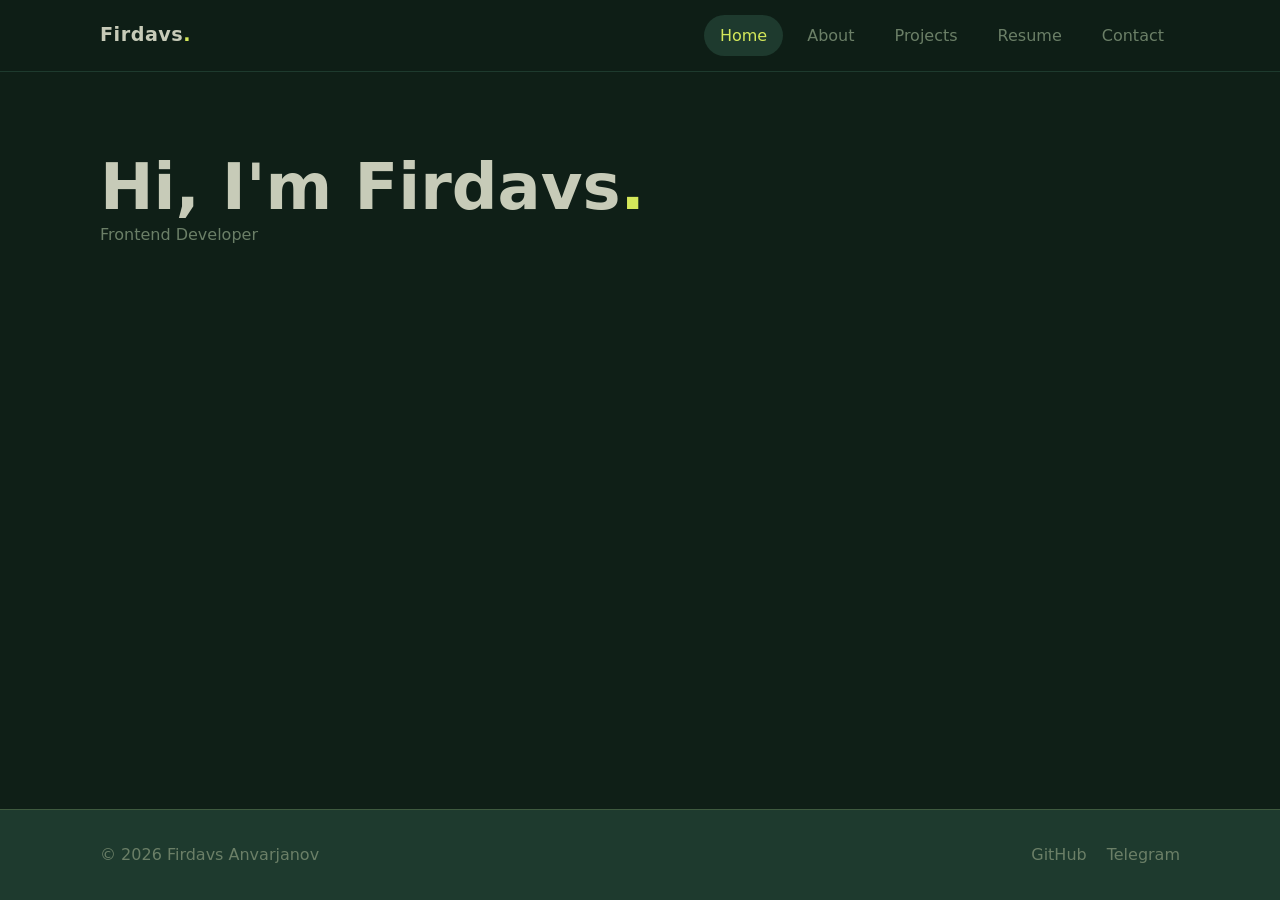
==== index.html @ c2a2e6af "Module 2 / Step 3: design system, header, footer" ====
<!DOCTYPE html>
<html lang="en">
<head>
  <meta charset="UTF-8" />
  <meta name="viewport" content="width=device-width, initial-scale=1.0" />
  <meta name="description" content="Firdavs Anvarjanov — Frontend Developer portfolio" />
  <title>Firdavs Anvarjanov | Frontend Developer</title>

  <link rel="stylesheet" href="css/style.css" />
  <link rel="stylesheet" href="css/components.css" />
  <link rel="stylesheet" href="css/home.css" />
  <link rel="stylesheet" href="css/responsive.css" />
</head>
<body>

  <header class="header">
    <div class="container header__inner">
      <a href="index.html" class="logo">Firdavs<span>.</span></a>

      <button class="burger" id="burger" aria-label="Open menu">☰</button>

      <nav class="nav" id="nav">
        <ul class="nav__list">
          <li><a href="index.html" class="nav__link active">Home</a></li>
          <li><a href="about.html" class="nav__link">About</a></li>
          <li><a href="projects.html" class="nav__link">Projects</a></li>
          <li><a href="resume.html" class="nav__link">Resume</a></li>
          <li><a href="contact.html" class="nav__link">Contact</a></li>
        </ul>
      </nav>
    </div>
  </header>

  <main>
    <section class="section">
      <div class="container">
        <h1>Hi, I'm Firdavs<span class="text-accent">.</span></h1>
        <p class="text-muted">Frontend Developer</p>
      </div>
    </section>
  </main>

  <footer class="footer">
    <div class="container footer__inner">
      <p class="text-muted">© 2026 Firdavs Anvarjanov</p>
      <div class="footer__links">
        <a href="https://github.com/" target="_blank" rel="noopener">GitHub</a>
        <a href="https://t.me/" target="_blank" rel="noopener">Telegram</a>
      </div>
    </div>
  </footer>

  <script src="js/navigation.js"></script>
</body>
</html>
---- css/style.css ----
/* ===== Design tokens ===== */
:root {
  --bg: #0f1f17;
  --surface: #1e3a2e;
  --surface-alt: #3d4337;
  --primary: #3e5a3f;
  --muted: #6b7f67;
  --text: #c7cbb8;
  --accent: #d4e85a;

  --font-main: "Inter", "Segoe UI", system-ui, -apple-system, sans-serif;
  --radius: 14px;
  --radius-pill: 999px;
  --container: 1120px;
  --header-h: 72px;
  --shadow: 0 10px 30px rgba(0, 0, 0, 0.35);
  --transition: 0.25s ease;
}

/* ===== Reset ===== */
*,
*::before,
*::after {
  box-sizing: border-box;
  margin: 0;
  padding: 0;
}

html {
  scroll-behavior: smooth;
}

body {
  font-family: var(--font-main);
  background: var(--bg);
  color: var(--text);
  line-height: 1.6;
  min-height: 100vh;
  display: flex;
  flex-direction: column;
}

main {
  flex: 1;
}

img {
  max-width: 100%;
  display: block;
}

a {
  color: inherit;
  text-decoration: none;
}

ul {
  list-style: none;
}

/* ===== Typography ===== */
h1 { font-size: clamp(2.2rem, 6vw, 4rem); line-height: 1.1; }
h2 { font-size: clamp(1.6rem, 4vw, 2.4rem); }
h3 { font-size: 1.25rem; }

.text-muted { color: var(--muted); }
.text-accent { color: var(--accent); }

/* ===== Layout ===== */
.container {
  width: 100%;
  max-width: var(--container);
  margin: 0 auto;
  padding: 0 20px;
}

.section {
  padding: 80px 0;
}

.section-title {
  margin-bottom: 40px;
}

/* ===== Accessibility ===== */
:focus-visible {
  outline: 2px solid var(--accent);
  outline-offset: 3px;
}
---- css/components.css ----
/* ===== Header ===== */
.header {
  position: sticky;
  top: 0;
  z-index: 100;
  height: var(--header-h);
  background: rgba(15, 31, 23, 0.85);
  backdrop-filter: blur(10px);
  border-bottom: 1px solid var(--surface);
}

.header__inner {
  height: 100%;
  display: flex;
  align-items: center;
  justify-content: space-between;
}

.logo {
  font-weight: 700;
  font-size: 1.2rem;
  letter-spacing: 0.5px;
}

.logo span {
  color: var(--accent);
}

.nav__list {
  display: flex;
  gap: 8px;
}

.nav__link {
  display: block;
  padding: 8px 16px;
  border-radius: var(--radius-pill);
  color: var(--muted);
  transition: var(--transition);
}

.nav__link:hover,
.nav__link.active {
  color: var(--text);
  background: var(--surface);
}

.nav__link.active {
  color: var(--accent);
}

.burger {
  display: none;
  background: none;
  border: 0;
  color: var(--text);
  font-size: 1.8rem;
  cursor: pointer;
}

/* ===== Buttons ===== */
.btn {
  display: inline-block;
  padding: 12px 28px;
  border-radius: var(--radius-pill);
  border: 1px solid transparent;
  font: inherit;
  font-weight: 600;
  cursor: pointer;
  transition: var(--transition);
}

.btn--primary {
  background: var(--accent);
  color: var(--bg);
}

.btn--primary:hover {
  transform: translateY(-2px);
  box-shadow: 0 8px 24px rgba(212, 232, 90, 0.25);
}

.btn--outline {
  border-color: var(--primary);
  color: var(--text);
  background: transparent;
}

.btn--outline:hover {
  background: var(--primary);
}

/* ===== Card ===== */
.card {
  background: var(--surface);
  border: 1px solid var(--primary);
  border-radius: var(--radius);
  padding: 24px;
  transition: var(--transition);
}

.card:hover {
  transform: translateY(-4px);
  box-shadow: var(--shadow);
}

/* ===== Tag ===== */
.tag {
  display: inline-block;
  padding: 4px 12px;
  border-radius: var(--radius-pill);
  background: var(--surface-alt);
  color: var(--text);
  font-size: 0.85rem;
}

/* ===== Footer ===== */
.footer {
  background: var(--surface);
  border-top: 1px solid var(--primary);
  padding: 32px 0;
  margin-top: 60px;
}

.footer__inner {
  display: flex;
  justify-content: space-between;
  align-items: center;
  gap: 16px;
  flex-wrap: wrap;
}

.footer__links {
  display: flex;
  gap: 20px;
}

.footer__links a {
  color: var(--muted);
  transition: var(--transition);
}

.footer__links a:hover {
  color: var(--accent);
}
---- css/responsive.css ----
@media (max-width: 768px) {
  .section {
    padding: 56px 0;
  }

  .burger {
    display: block;
  }

  .nav {
    position: absolute;
    top: var(--header-h);
    left: 0;
    right: 0;
    background: var(--bg);
    border-bottom: 1px solid var(--surface);
    max-height: 0;
    overflow: hidden;
    transition: max-height 0.3s ease;
  }

  .nav.open {
    max-height: 360px;
  }

  .nav__list {
    flex-direction: column;
    padding: 16px 20px;
  }

  .footer__inner {
    flex-direction: column;
    text-align: center;
  }
}
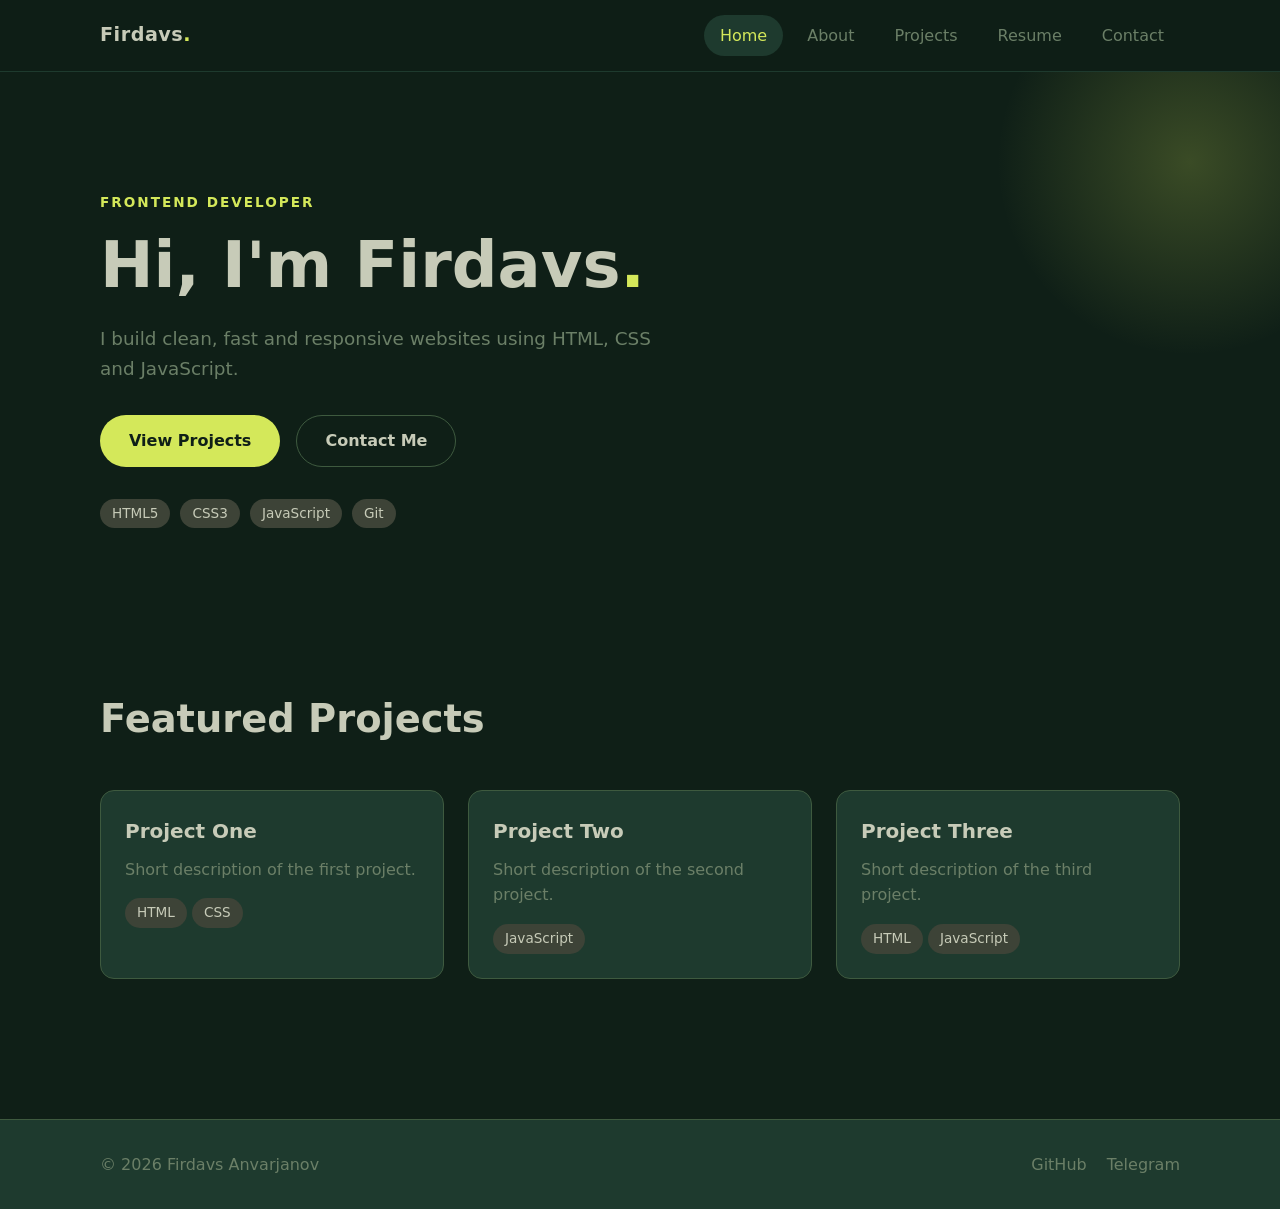
==== commit bb0eb025: "Module 2 / Step 4: Home and About pages" ====
--- a/index.html
+++ b/index.html
@@ -32,12 +32,60 @@
   </header>
 
   <main>
+      <main>
+    <!-- Hero -->
+    <section class="hero section">
+      <div class="container hero__inner">
+        <p class="hero__label">Frontend Developer</p>
+        <h1>Hi, I'm Firdavs<span class="text-accent">.</span></h1>
+        <p class="hero__text">
+          I build clean, fast and responsive websites using HTML, CSS and JavaScript.
+        </p>
+
+        <div class="hero__buttons">
+          <a href="projects.html" class="btn btn--primary">View Projects</a>
+          <a href="contact.html" class="btn btn--outline">Contact Me</a>
+        </div>
+
+        <ul class="hero__tags">
+          <li class="tag">HTML5</li>
+          <li class="tag">CSS3</li>
+          <li class="tag">JavaScript</li>
+          <li class="tag">Git</li>
+        </ul>
+      </div>
+    </section>
+
+    <!-- Featured projects -->
     <section class="section">
       <div class="container">
-        <h1>Hi, I'm Firdavs<span class="text-accent">.</span></h1>
-        <p class="text-muted">Frontend Developer</p>
+        <h2 class="section-title">Featured Projects</h2>
+
+        <div class="projects-grid">
+          <article class="card">
+            <h3>Project One</h3>
+            <p class="text-muted">Short description of the first project.</p>
+            <span class="tag">HTML</span>
+            <span class="tag">CSS</span>
+          </article>
+
+          <article class="card">
+            <h3>Project Two</h3>
+            <p class="text-muted">Short description of the second project.</p>
+            <span class="tag">JavaScript</span>
+          </article>
+
+          <article class="card">
+            <h3>Project Three</h3>
+            <p class="text-muted">Short description of the third project.</p>
+            <span class="tag">HTML</span>
+            <span class="tag">JavaScript</span>
+          </article>
+        </div>
       </div>
     </section>
+  </main>
+    
   </main>
 
   <footer class="footer">
--- a/css/home.css
+++ b/css/home.css
@@ -0,0 +1,78 @@
+/* ===== Hero ===== */
+.hero {
+  position: relative;
+  overflow: hidden;
+  padding: 120px 0 80px;
+}
+
+/* Палитра расмидаги ёруғ нурга ўхшаш ёрқинлик */
+.hero::before {
+  content: "";
+  position: absolute;
+  top: -120px;
+  right: -120px;
+  width: 420px;
+  height: 420px;
+  background: radial-gradient(circle, rgba(212, 232, 90, 0.22), transparent 65%);
+  pointer-events: none;
+}
+
+.hero__inner {
+  position: relative;
+}
+
+.hero__label {
+  color: var(--accent);
+  font-weight: 600;
+  letter-spacing: 2px;
+  text-transform: uppercase;
+  font-size: 0.85rem;
+  margin-bottom: 16px;
+}
+
+.hero__text {
+  max-width: 560px;
+  margin: 24px 0 32px;
+  font-size: 1.15rem;
+  color: var(--muted);
+}
+
+.hero__buttons {
+  display: flex;
+  gap: 16px;
+  flex-wrap: wrap;
+  margin-bottom: 32px;
+}
+
+.hero__tags {
+  display: flex;
+  gap: 10px;
+  flex-wrap: wrap;
+}
+
+/* ===== Projects grid ===== */
+.projects-grid {
+  display: grid;
+  grid-template-columns: repeat(3, 1fr);
+  gap: 24px;
+}
+
+.projects-grid .card p {
+  margin: 10px 0 16px;
+}
+
+@media (max-width: 900px) {
+  .projects-grid {
+    grid-template-columns: repeat(2, 1fr);
+  }
+}
+
+@media (max-width: 600px) {
+  .hero {
+    padding: 72px 0 48px;
+  }
+
+  .projects-grid {
+    grid-template-columns: 1fr;
+  }
+}
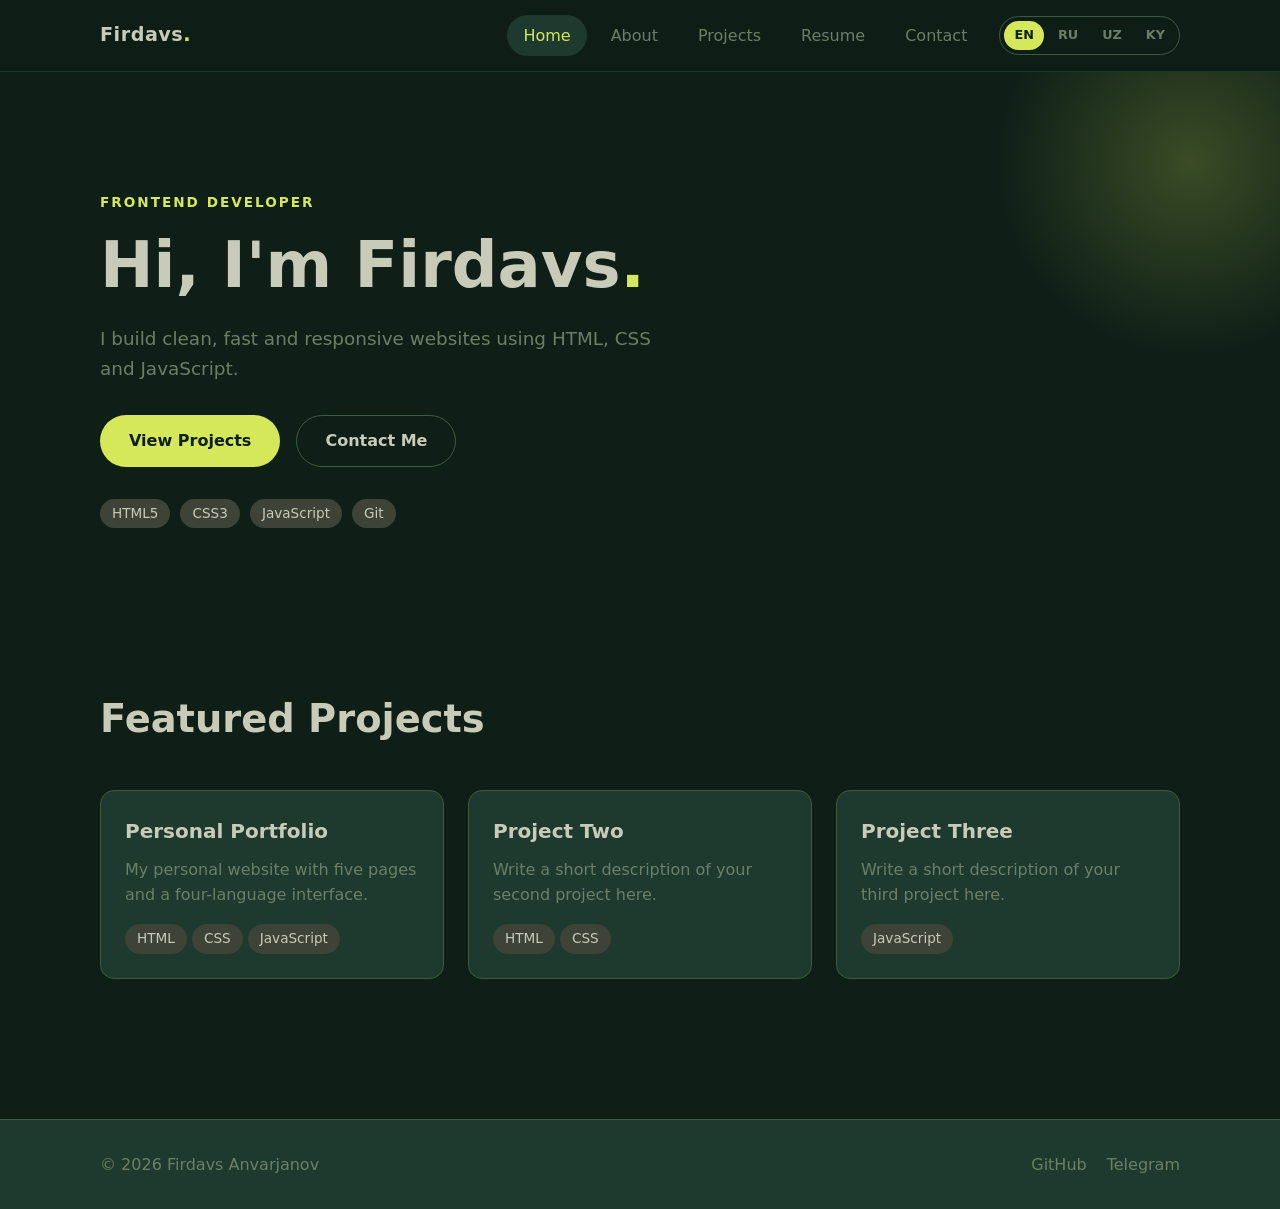
==== commit ce29460e: "Module 4 / Step 8A: four-language system" ====
--- a/index.html
+++ b/index.html
@@ -4,7 +4,7 @@
   <meta charset="UTF-8" />
   <meta name="viewport" content="width=device-width, initial-scale=1.0" />
   <meta name="description" content="Firdavs Anvarjanov — Frontend Developer portfolio" />
-  <title>Firdavs Anvarjanov | Frontend Developer</title>
+  <title data-i18n="title.home">Firdavs Anvarjanov | Frontend Developer</title>
 
   <link rel="stylesheet" href="css/style.css" />
   <link rel="stylesheet" href="css/components.css" />
@@ -17,34 +17,39 @@
     <div class="container header__inner">
       <a href="index.html" class="logo">Firdavs<span>.</span></a>
 
-      <button class="burger" id="burger" aria-label="Open menu">☰</button>
-
       <nav class="nav" id="nav">
         <ul class="nav__list">
-          <li><a href="index.html" class="nav__link active">Home</a></li>
-          <li><a href="about.html" class="nav__link">About</a></li>
-          <li><a href="projects.html" class="nav__link">Projects</a></li>
-          <li><a href="resume.html" class="nav__link">Resume</a></li>
-          <li><a href="contact.html" class="nav__link">Contact</a></li>
+          <li><a href="index.html" class="nav__link" data-i18n="nav.home">Home</a></li>
+          <li><a href="about.html" class="nav__link" data-i18n="nav.about">About</a></li>
+          <li><a href="projects.html" class="nav__link" data-i18n="nav.projects">Projects</a></li>
+          <li><a href="resume.html" class="nav__link" data-i18n="nav.resume">Resume</a></li>
+          <li><a href="contact.html" class="nav__link" data-i18n="nav.contact">Contact</a></li>
         </ul>
       </nav>
+
+      <div class="lang" id="lang-switcher">
+        <button type="button" class="lang__btn" data-lang="en">EN</button>
+        <button type="button" class="lang__btn" data-lang="ru">RU</button>
+        <button type="button" class="lang__btn" data-lang="uz">UZ</button>
+        <button type="button" class="lang__btn" data-lang="ky">KY</button>
+      </div>
+
+      <button class="burger" id="burger" aria-label="Open menu">☰</button>
     </div>
   </header>
 
   <main>
-      <main>
-    <!-- Hero -->
     <section class="hero section">
       <div class="container hero__inner">
-        <p class="hero__label">Frontend Developer</p>
-        <h1>Hi, I'm Firdavs<span class="text-accent">.</span></h1>
-        <p class="hero__text">
+        <p class="hero__label" data-i18n="home.label">Frontend Developer</p>
+        <h1><span data-i18n="home.title">Hi, I'm Firdavs</span><span class="text-accent">.</span></h1>
+        <p class="hero__text" data-i18n="home.text">
           I build clean, fast and responsive websites using HTML, CSS and JavaScript.
         </p>
 
         <div class="hero__buttons">
-          <a href="projects.html" class="btn btn--primary">View Projects</a>
-          <a href="contact.html" class="btn btn--outline">Contact Me</a>
+          <a href="projects.html" class="btn btn--primary" data-i18n="home.btnProjects">View Projects</a>
+          <a href="contact.html" class="btn btn--outline" data-i18n="home.btnContact">Contact Me</a>
         </div>
 
         <ul class="hero__tags">
@@ -56,36 +61,34 @@
       </div>
     </section>
 
-    <!-- Featured projects -->
     <section class="section">
       <div class="container">
-        <h2 class="section-title">Featured Projects</h2>
+        <h2 class="section-title" data-i18n="home.featured">Featured Projects</h2>
 
         <div class="projects-grid">
           <article class="card">
-            <h3>Project One</h3>
-            <p class="text-muted">Short description of the first project.</p>
+            <h3 data-i18n="proj.1.title">Personal Portfolio</h3>
+            <p class="text-muted" data-i18n="proj.1.desc">My personal website with five pages and a four-language interface.</p>
+            <span class="tag">HTML</span>
+            <span class="tag">CSS</span>
+            <span class="tag">JavaScript</span>
+          </article>
+
+          <article class="card">
+            <h3 data-i18n="proj.2.title">Project Two</h3>
+            <p class="text-muted" data-i18n="proj.2.desc">Write a short description of your second project here.</p>
             <span class="tag">HTML</span>
             <span class="tag">CSS</span>
           </article>
 
           <article class="card">
-            <h3>Project Two</h3>
-            <p class="text-muted">Short description of the second project.</p>
-            <span class="tag">JavaScript</span>
-          </article>
-
-          <article class="card">
-            <h3>Project Three</h3>
-            <p class="text-muted">Short description of the third project.</p>
-            <span class="tag">HTML</span>
+            <h3 data-i18n="proj.3.title">Project Three</h3>
+            <p class="text-muted" data-i18n="proj.3.desc">Write a short description of your third project here.</p>
             <span class="tag">JavaScript</span>
           </article>
         </div>
       </div>
     </section>
-  </main>
-    
   </main>
 
   <footer class="footer">
@@ -99,5 +102,12 @@
   </footer>
 
   <script src="js/navigation.js"></script>
+  <script src="js/main.js"></script>
+  <script src="js/animations.js"></script>
+  <script src="js/translations/en.js"></script>
+  <script src="js/translations/ru.js"></script>
+  <script src="js/translations/uz.js"></script>
+  <script src="js/translations/ky.js"></script>
+  <script src="js/language.js"></script>
 </body>
 </html>
--- a/css/components.css
+++ b/css/components.css
@@ -142,4 +142,55 @@
 
 .footer__links a:hover {
   color: var(--accent);
+}
+/* ===== Scroll animations ===== */
+.reveal {
+  opacity: 0;
+  transform: translateY(24px);
+  transition: opacity 0.6s ease, transform 0.6s ease;
+}
+
+.reveal.visible {
+  opacity: 1;
+  transform: none;
+}
+
+/* ===== Header scroll shadow ===== */
+.header.scrolled {
+  box-shadow: 0 6px 20px rgba(0, 0, 0, 0.35);
+}
+/* ===== Language switcher ===== */
+.nav {
+  margin-left: auto;
+}
+
+.lang {
+  display: flex;
+  gap: 4px;
+  margin-left: 16px;
+  padding: 4px;
+  border: 1px solid var(--primary);
+  border-radius: var(--radius-pill);
+}
+
+.lang__btn {
+  background: none;
+  border: 0;
+  color: var(--muted);
+  font: inherit;
+  font-size: 0.8rem;
+  font-weight: 600;
+  padding: 4px 10px;
+  border-radius: var(--radius-pill);
+  cursor: pointer;
+  transition: var(--transition);
+}
+
+.lang__btn:hover {
+  color: var(--text);
+}
+
+.lang__btn.active {
+  background: var(--accent);
+  color: var(--bg);
 }
--- a/css/responsive.css
+++ b/css/responsive.css
@@ -32,4 +32,10 @@
     flex-direction: column;
     text-align: center;
   }
+}
+@media (max-width: 768px) {
+  .lang {
+    margin-left: auto;
+    margin-right: 12px;
+  }
 }
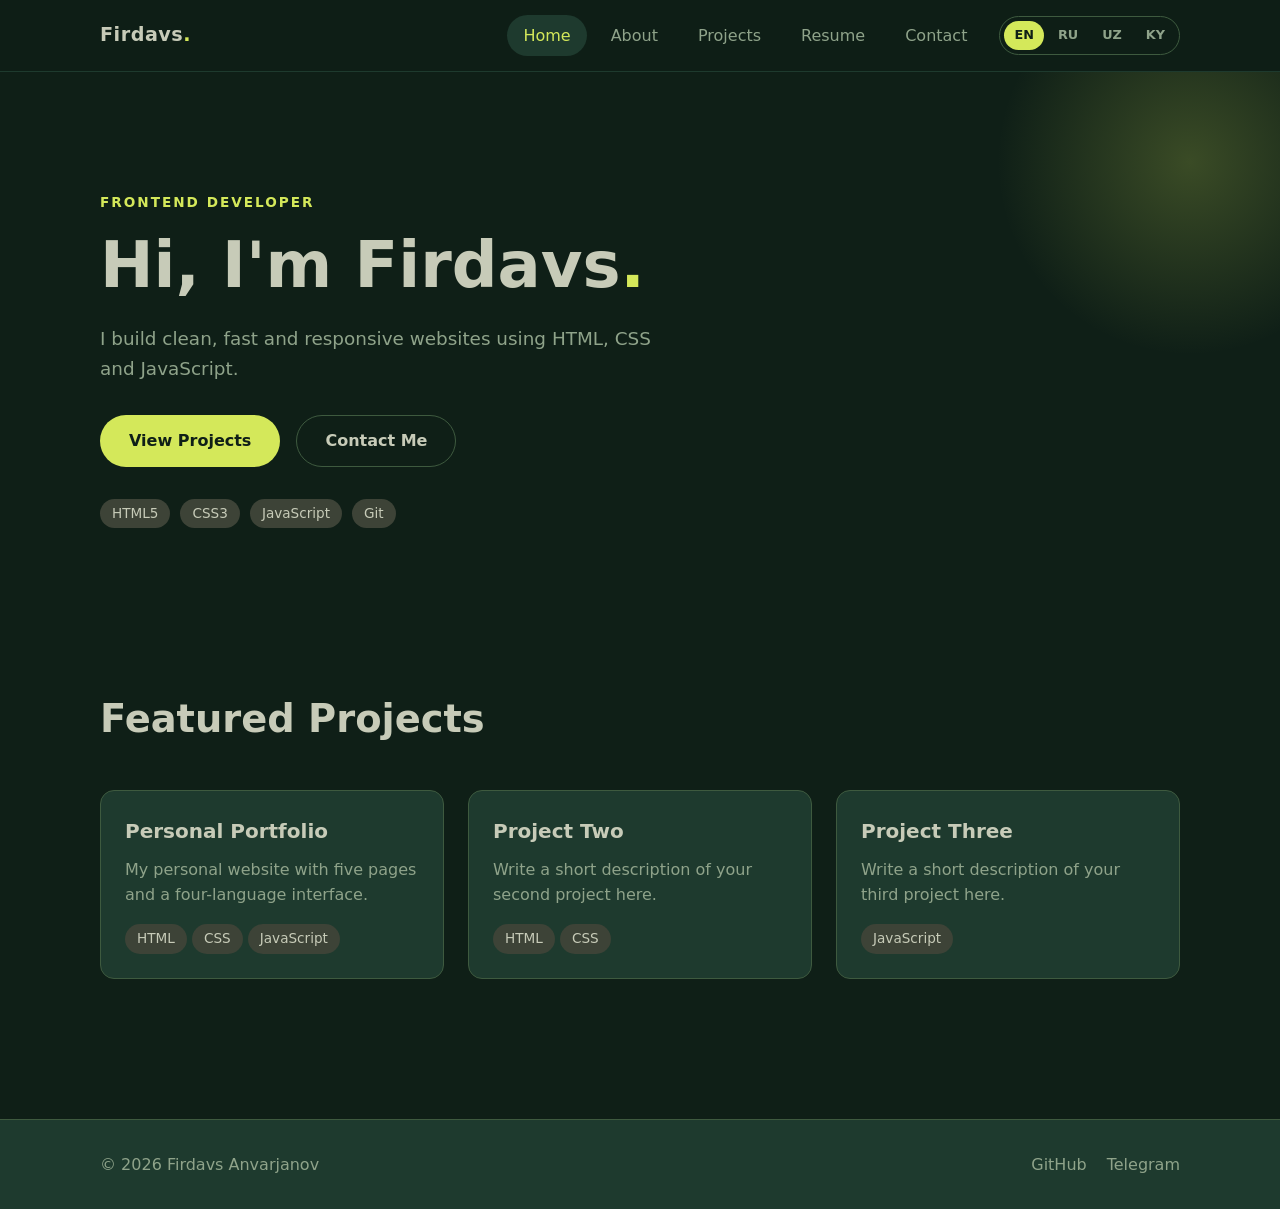
==== commit 40990acf: "Module 5 / Step 9: testing and fixes" ====
--- a/index.html
+++ b/index.html
@@ -5,7 +5,7 @@
   <meta name="viewport" content="width=device-width, initial-scale=1.0" />
   <meta name="description" content="Firdavs Anvarjanov — Frontend Developer portfolio" />
   <title data-i18n="title.home">Firdavs Anvarjanov | Frontend Developer</title>
-
+  <link rel="icon" type="image/svg+xml" href="assets/images/favicon.svg" />
   <link rel="stylesheet" href="css/style.css" />
   <link rel="stylesheet" href="css/components.css" />
   <link rel="stylesheet" href="css/home.css" />
--- a/css/style.css
+++ b/css/style.css
@@ -4,7 +4,7 @@
   --surface: #1e3a2e;
   --surface-alt: #3d4337;
   --primary: #3e5a3f;
-  --muted: #6b7f67;
+   --muted: #8fa38a;
   --text: #c7cbb8;
   --accent: #d4e85a;
 
--- a/css/responsive.css
+++ b/css/responsive.css
@@ -38,4 +38,18 @@
     margin-left: auto;
     margin-right: 12px;
   }
+}
+@media (max-width: 400px) {
+  .lang {
+    margin-right: 8px;
+  }
+
+  .lang__btn {
+    padding: 4px 7px;
+    font-size: 0.75rem;
+  }
+
+  .container {
+    padding: 0 16px;
+  }
 }
